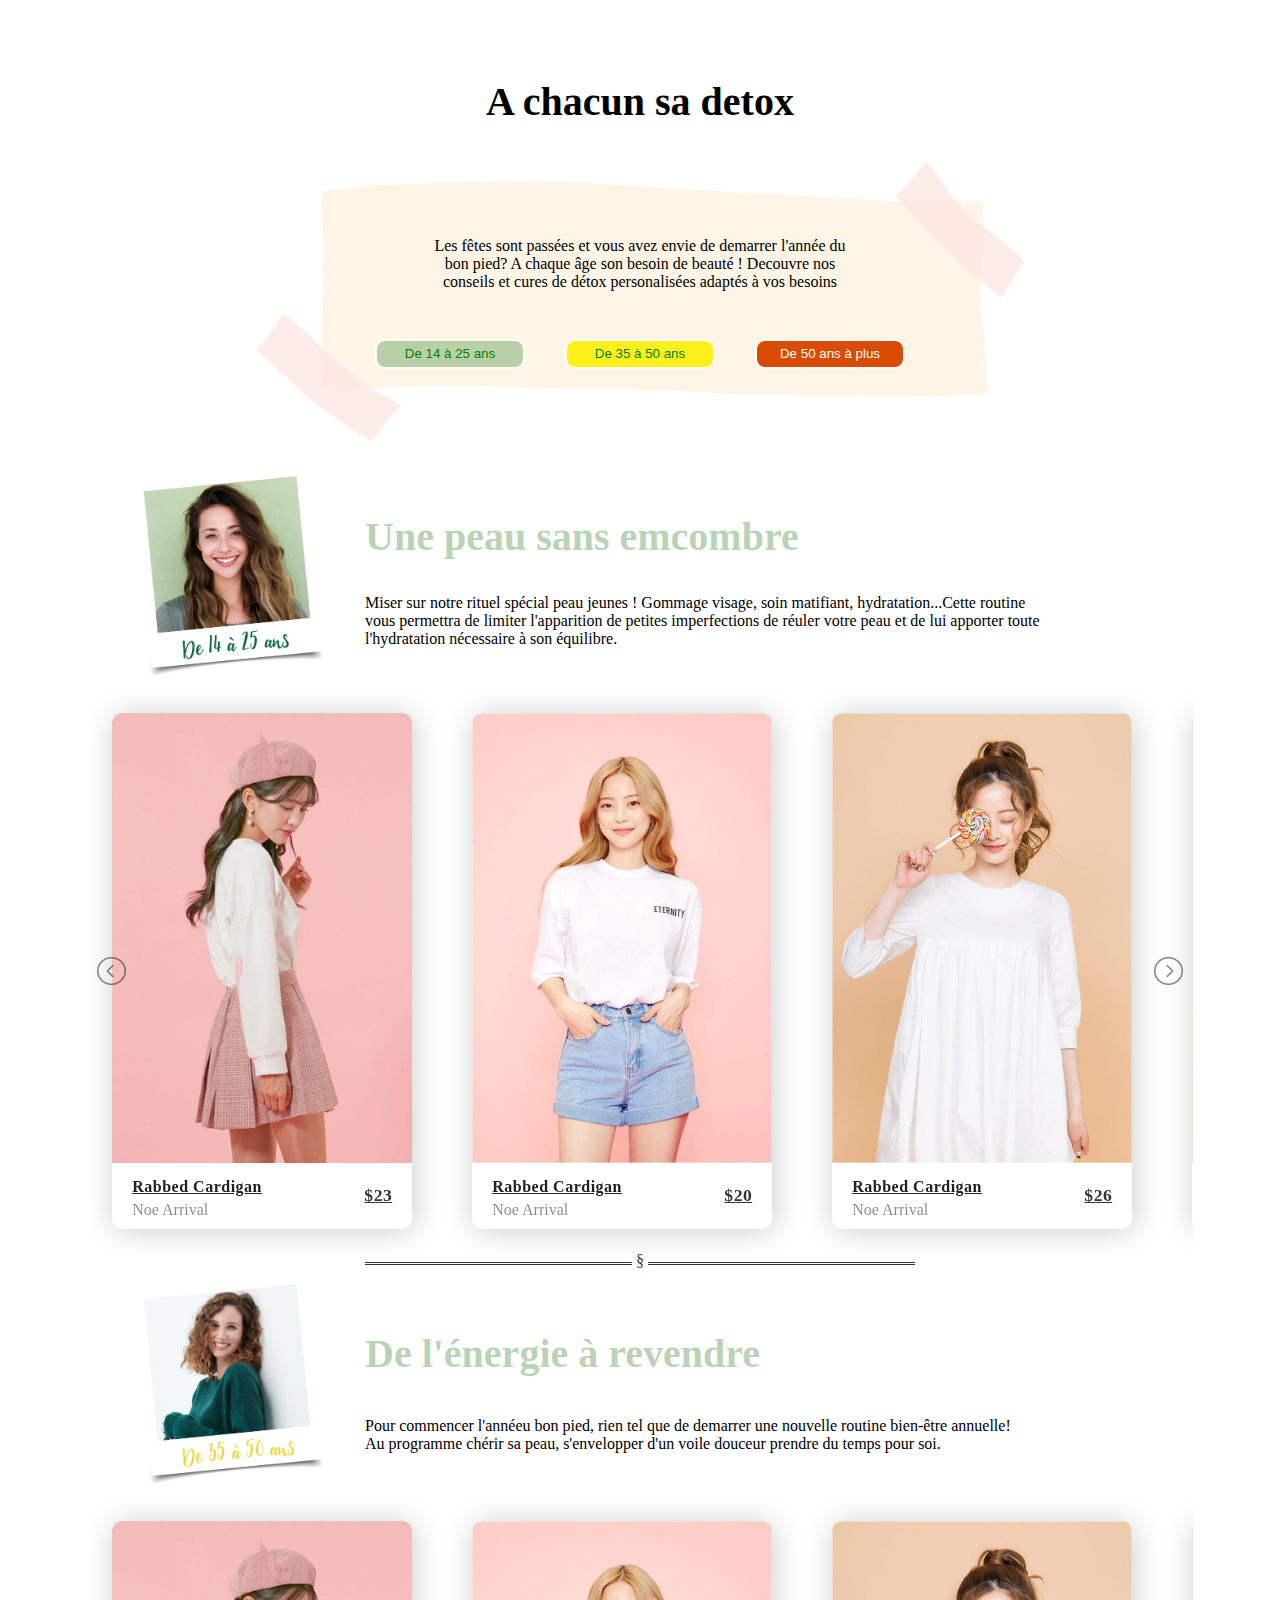
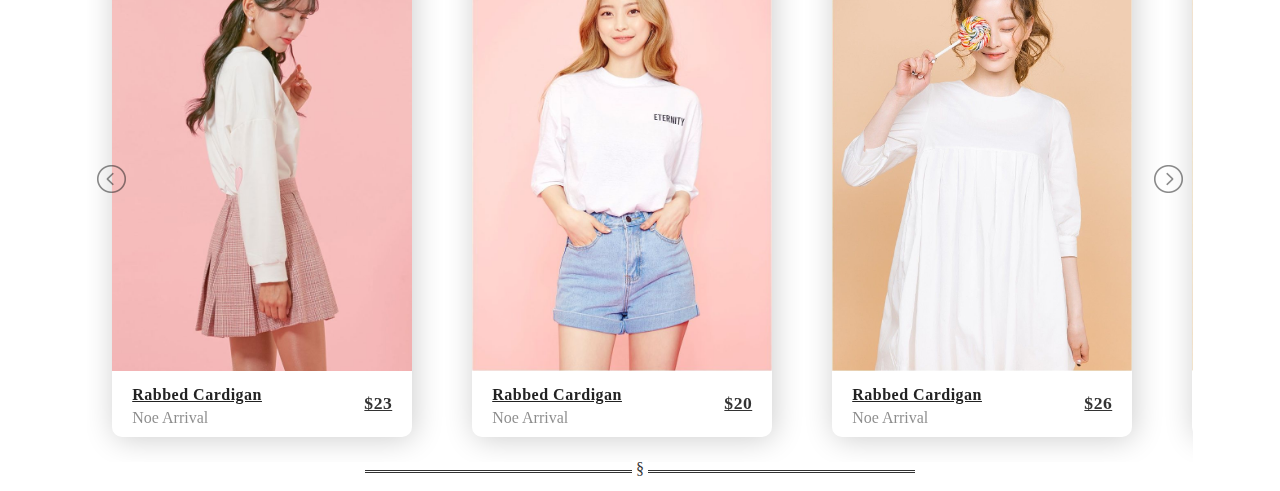
==== index2.html @ 8ed2e199 "v1.2" ====
<!doctype html>
<html>

<head>
	<meta charset="utf-8">
	<meta http-equiv="X-UA_Compatible" content="IE=edge">
	<meta name="viewport" content="width=device-width, intial-scale=1.0">
	<title>A chacun son soin de beauté</title>
	<link rel="shortcut icon" href="images/logo.png">
	<link rel="stylesheet" type="text/css" href="css/style2.css">
	<link rel="stylesheet" type="text/css" href="css/lightslider.css">
	<script type="text/javascript" src="js/Jquery.js"></script>
	<script type="text/javascript" src="js/lightslider.js"></script>


</head>

<body>

	<div class="grid-container">
		<h1 class="grid-item1"> A chacun sa detox</h1>

		<div class="grid-item2">
			<div class="container">
				<img src="images/paper.png" alt="" class="paper">
				<div class="centered">Les fêtes sont passées et vous avez envie de demarrer l'année du bon pied? A chaque âge
					son besoin de beauté !
					Decouvre nos conseils et cures de détox personalisées adaptés à vos besoins</div>
			</div>
		</div>

		<div class="grid-item-ageBtn-14-25">
			<button class="age" onclick="lowAgeBtnClick()" id="menu-btn">De 14 à 25 ans</button>
		</div>

		<div class="grid-item-ageBtn-35-50">
			<button class="age" id="menu-btn2">De 35 à 50 ans</button>
		</div>

		<div class="grid-item-ageBtn-50-plus">
			<button class="age" id="menu-btn3">De 50 ans à plus</button>
		</div>

		<div class="grid-item-low-age-image">
			<img src="images/14-25.jpg" alt="" class="picure1" id="lowage">

		</div>

		<div class="grid-item-low-age-text">
			<h2>Une peau sans emcombre</h2>
			<p>Miser sur notre rituel spécial peau jeunes ! Gommage visage, soin matifiant,
				hydratation...Cette routine vous
				permettra de limiter l'apparition de petites imperfections de réuler votre peau et de lui apporter toute
				l'hydratation
				nécessaire à son équilibre.</p>
		</div>

		<section class="slider1">
			<ul id="autoWidth" class="cs-hidden">
				<!--1------------------------------------>
				<li class="item-a">
					<!--box-slider--------------->
					<div class="box">
						<!--img-box---------->
						<div class="slide-img">
							<img src="images/1.jpg" alt="1">
							<!--overlayer---------->
							<div class="overlay">
								<!--buy-btn------>
								<a href="#" class="buy-btn">Buy Now</a>
							</div>
						</div>
						<!--detail-box--------->
						<div class="detail-box">
							<!--type-------->
							<div class="type">
								<a href="#">Rabbed Cardigan</a>
								<span>Noe Arrival</span>
							</div>
							<!--price-------->
							<a href="#" class="price">$23</a>

						</div>

					</div>
				</li>
				<!--2------------------------------------>
				<li class="item-b">
					<!--box-slider--------------->
					<div class="box">
						<!--img-box---------->
						<div class="slide-img">
							<img src="images/2.jpg" alt="2">
							<!--overlayer---------->
							<div class="overlay">
								<!--buy-btn------>
								<a href="#" class="buy-btn">Buy Now</a>
							</div>
						</div>
						<!--detail-box--------->
						<div class="detail-box">
							<!--type-------->
							<div class="type">
								<a href="#">Rabbed Cardigan</a>
								<span>Noe Arrival</span>
							</div>
							<!--price-------->
							<a href="#" class="price">$20</a>

						</div>

					</div>
				</li>
				<!--3------------------------------------>
				<li class="item-c">
					<!--box-slider--------------->
					<div class="box">
						<!--img-box---------->
						<div class="slide-img">
							<img src="images/3.jpg" alt="3">
							<!--overlayer---------->
							<div class="overlay">
								<!--buy-btn------>
								<a href="#" class="buy-btn">Buy Now</a>
							</div>
						</div>
						<!--detail-box--------->
						<div class="detail-box">
							<!--type-------->
							<div class="type">
								<a href="#">Rabbed Cardigan</a>
								<span>Noe Arrival</span>
							</div>
							<!--price-------->
							<a href="#" class="price">$26</a>

						</div>

					</div>
				</li>
				<!--4------------------------------------>
				<li class="item-d">
					<!--box-slider--------------->
					<div class="box">
						<!--img-box---------->
						<div class="slide-img">
							<img src="images/4.jpg" alt="4">
							<!--overlayer---------->
							<div class="overlay">
								<!--buy-btn------>
								<a href="#" class="buy-btn">Buy Now</a>
							</div>
						</div>
						<!--detail-box--------->
						<div class="detail-box">
							<!--type-------->
							<div class="type">
								<a href="#">Rabbed Cardigan</a>
								<span>Noe Arrival</span>
							</div>
							<!--price-------->
							<a href="#" class="price">$27</a>

						</div>

					</div>
				</li>


			</ul>
		</section>

		<div class="grid-item-br1">
			<hr>
		</div>

		<div class="grid-item-middle-age-image">
			<img src="images/35-50.jpg" alt="" class="picture2" id="middleage">
		</div>

		<div class="grid-item-middle-age-text">
			<h3>De l'énergie à revendre</h3>
			<p class="p2">Pour commencer l'annéeu bon pied, rien tel que de demarrer une nouvelle routine bien-être annuelle!
				<br>
				Au programme chérir sa peau, s'envelopper d'un voile douceur prendre du temps pour soi.
			</p>
		</div>

		<section class="slider2">
			<ul id="autoWidth2" class="cs-hidden2">
				<!--1------------------------------------>
				<li class="item-a">
					<!--box-slider--------------->
					<div class="box">
						<!--img-box---------->
						<div class="slide-img">
							<img src="images/1.jpg" alt="1">
							<!--overlayer---------->
							<div class="overlay">
								<!--buy-btn------>
								<a href="#" class="buy-btn">Buy Now</a>
							</div>
						</div>
						<!--detail-box--------->
						<div class="detail-box">
							<!--type-------->
							<div class="type">
								<a href="#">Rabbed Cardigan</a>
								<span>Noe Arrival</span>
							</div>
							<!--price-------->
							<a href="#" class="price">$23</a>

						</div>

					</div>
				</li>
				<!--2------------------------------------>
				<li class="item-b">
					<!--box-slider--------------->
					<div class="box">
						<!--img-box---------->
						<div class="slide-img">
							<img src="images/2.jpg" alt="2">
							<!--overlayer---------->
							<div class="overlay">
								<!--buy-btn------>
								<a href="#" class="buy-btn">Buy Now</a>
							</div>
						</div>
						<!--detail-box--------->
						<div class="detail-box">
							<!--type-------->
							<div class="type">
								<a href="#">Rabbed Cardigan</a>
								<span>Noe Arrival</span>
							</div>
							<!--price-------->
							<a href="#" class="price">$20</a>

						</div>

					</div>
				</li>
				<!--3------------------------------------>
				<li class="item-c">
					<!--box-slider--------------->
					<div class="box">
						<!--img-box---------->
						<div class="slide-img">
							<img src="images/3.jpg" alt="3">
							<!--overlayer---------->
							<div class="overlay">
								<!--buy-btn------>
								<a href="#" class="buy-btn">Buy Now</a>
							</div>
						</div>
						<!--detail-box--------->
						<div class="detail-box">
							<!--type-------->
							<div class="type">
								<a href="#">Rabbed Cardigan</a>
								<span>Noe Arrival</span>
							</div>
							<!--price-------->
							<a href="#" class="price">$26</a>

						</div>

					</div>
				</li>
				<!--4------------------------------------>
				<li class="item-d">
					<!--box-slider--------------->
					<div class="box">
						<!--img-box---------->
						<div class="slide-img">
							<img src="images/4.jpg" alt="4">
							<!--overlayer---------->
							<div class="overlay">
								<!--buy-btn------>
								<a href="#" class="buy-btn">Buy Now</a>
							</div>
						</div>
						<!--detail-box--------->
						<div class="detail-box">
							<!--type-------->
							<div class="type">
								<a href="#">Rabbed Cardigan</a>
								<span>Noe Arrival</span>
							</div>
							<!--price-------->
							<a href="#" class="price">$27</a>

						</div>

					</div>
				</li>


			</ul>
		</section>

		<div class="grid-item-br2">
			<hr>
		</div>




	</div>

	<!--script-link----------->
	<script type="text/javascript" src="js/script.js"></script>
</body>

</html>
---- css/style2.css ----
@font-face {
	src: url(Fonts/Satisfy-Regular.ttf);
	font-family: 'Satisfy';
}


@font-face {
	src: url(Fonts/Lato-Regular.ttf);
	font-family: 'Lato';
}




h1 {
	margin-top: 70px;
	font-size: 40px;
	text-align: center;
	font-family: 'Satisfy';
}

h2 {
	font-size: 40px;
	font-family: 'Satisfy';
	color: rgba(116, 169, 106, 0.5);
}

h3 {
	font-size: 40px;
	font-family: 'Satisfy';
	color: rgba(116, 169, 106, 0.5);
}

hr {
	border: none;
	border-top: 3px double #333;
	color: #333;
	overflow: visible;
	text-align: center;
	height: 5px;
}

hr:after {
	background: #fff;
	content: '§';
	padding: 0 4px;
	position: relative;
	top: -13px;
}

.grid-container {
	display: grid;
	justify-content: center;
	align-items: center;
	column-gap: 20px;
	grid-template-columns: repeat(9, 1fr);


}

.container {
	position: relative;
	text-align: center;
	color: black;


}

.paper {
	height: 300px;
}

.centered {
	padding-bottom: 80px;
	position: absolute;
	top: 50%;
	left: 50%;
	transform: translate(-50%, -50%);
	text-align: center;
}

.grid-item1 {
	grid-column-start: 1;
	grid-column-end: 10;
	text-align: center;
	min-width: 1230px;
	grid-row: 1;
}

.grid-item2 {
	grid-column: 3 / 8;
	grid-row: 2;
	text-align: center;
	min-width: 600px;
}

.grid-item-ageBtn-14-25 {
	grid-column: 4 / 5;
	grid-row: 2;
	position: relative;
	padding-top: 100px;
	text-align: right;
}

.grid-item-ageBtn-35-50 {
	grid-column: 5 / 6;
	grid-row: 2;
	position: relative;
	padding-top: 100px;
	text-align: center;
}

.grid-item-ageBtn-50-plus {
	grid-column: 6 / 7;
	grid-row: 2;
	position: relative;
	padding-top: 100px;
	text-align: left;
}

.age {
	color: green;
	cursor: pointer;
	transition: 0.4s;
	width: 150px;
	height: 30px;
	padding: 5px;
	margin: 10px;
	border-radius: 10px;
	border-style: solid;
	border-color: #fff;

}

#menu-btn {
	background-color: rgba(116, 169, 106, 0.5);
}

#menu-btn2 {
	background-color: rgba(255, 238, 4, 0.9);
}

#menu-btn3 {
	background-color: rgba(217, 76, 0, 1);
	color: white;
}

#menu-btn:hover {

	background-color: rgba(116, 169, 106, 0.2);
}

#menu-btn2:hover {
	background-color: rgba(255, 238, 4, 0.4);
}

#menu-btn3:hover {
	background-color: rgba(217, 76, 0, 0.6);
}

.picure1 {
	width: 60%;
	max-width: 350px;
}

.picture2 {
	width: 60%;
	max-width: 350px;
}

.grid-item-low-age-image {
	grid-column: 1 / 4;
	grid-row: 3;
	min-width: 300px;
	text-align: right;

}

.grid-item-low-age-text {
	grid-column: 4 / 8;
	grid-row: 3;
}

.grid-item-middle-age-image {
	grid-column: 1 / 4;
	grid-row: 6;
	min-width: 300px;
	text-align: right;
}

.grid-item-middle-age-text {
	grid-column: 4 / 8;
	grid-row: 6;
}

.grid-item-br1 {
	grid-column: 4 / 7;
	grid-row: 5;
	max-height: 10px;
}

.grid-item-br2 {
	grid-column: 4 / 7;
	grid-row: 8;
	max-height: 10px;
}

.box {
	width: 300px;
	box-shadow: 2px 2px 30px rgba(0, 0, 0, 0.2);
	border-radius: 10px;
	overflow: hidden;
	margin: 25px;
}

.slide-img {
	height: 450px;
	position: relative;
}

.slide-img img {
	width: 100%;
	height: 100%;
	object-fit: cover;
	box-sizing: border-box;
}

.detail-box {
	width: 100%;
	display: flex;
	justify-content: space-between;
	align-items: center;
	padding: 10px 20px;
	box-sizing: border-box;
	font-family: calibri;
}

.type {
	display: flex;
	flex-direction: column;
}

.type a {
	color: #222222;
	margin: 5px 0px;
	font-weight: 700;
	letter-spacing: 0.5px;
	padding-right: 8px;
}

.type span {
	color: rgba(26, 26, 26, 0.5);
}

.price {
	color: #333333;
	font-weight: 600;
	font-size: 1.1rem;
	font-family: poppins;
	letter-spacing: 0.5px;
}

.overlay {
	position: absolute;
	left: 50%;
	top: 50%;
	transform: translate(-50%, -50%);
	width: 100%;
	height: 100%;
	background-color: rgba(92, 95, 236, 0.6);
	display: flex;
	justify-content: center;
	align-items: center;
}

.buy-btn {
	width: 160px;
	height: 40px;
	display: flex;
	justify-content: center;
	align-items: center;
	background-color: #FFFFFF;
	color: #252525;
	font-weight: 700;
	letter-spacing: 1px;
	font-family: calibri;
	border-radius: 20px;
	box-shadow: 2px 2px 30px rgba(0, 0, 0, 0.2);
}

.buy-btn:hover {
	color: #FFFFFF;
	background-color: #f15fa3;
	transition: all ease 0.3s;
}

.overlay {
	visibility: hidden;
}

.slide-img:hover .overlay {
	visibility: visible;
	animation: fade 0.5s;
}

@keyframes fade {
	0% {
		opacity: 0;
	}

	100% {
		opacity: 1;
	}
}

.slider1 {
	grid-column: 2 / 9;
	grid-row: 4;
	display: flex;
	justify-content: center;
	align-items: center;
}

.slider2 {
	grid-column: 2 / 9;
	grid-row: 7;
	display: flex;
	justify-content: center;
	align-items: center;
}
---- css/lightslider.css ----
/*! lightslider - v1.1.3 - 2015-04-14
* https://github.com/sachinchoolur/lightslider
* Copyright (c) 2015 Sachin N; Licensed MIT */
/** /!!! core css Should not edit !!!/**/ 

.lSSlideOuter {
    overflow: hidden;
    -webkit-touch-callout: none;
    -webkit-user-select: none;
    -khtml-user-select: none;
    -moz-user-select: none;
    -ms-user-select: none;
    user-select: none
}
.lightSlider:before, .lightSlider:after {
    content: " ";
    display: table;
}
.lightSlider {
    overflow: hidden;
    margin: 0;
}
.lSSlideWrapper {
    max-width: 100%;
    overflow: hidden;
    position: relative;
}
.lSSlideWrapper > .lightSlider:after {
    clear: both;
}
.lSSlideWrapper .lSSlide {
    -webkit-transform: translate(0px, 0px);
    -ms-transform: translate(0px, 0px);
    transform: translate(0px, 0px);
    -webkit-transition-property: -webkit-transform,height;
    -moz-transition-property: -moz-transform,height;
    transition-property: transform,height;
    -webkit-transition-duration: inherit !important;
    transition-duration: inherit !important;
    -webkit-transition-timing-function: inherit !important;
    transition-timing-function: inherit !important;
}
.lSSlideWrapper .lSFade {
    position: relative;
}
.lSSlideWrapper .lSFade > * {
    position: absolute !important;
    top: 0;
    left: 0;
    z-index: 9;
    margin-right: 0;
    width: 100%;
}
.lSSlideWrapper.usingCss .lSFade > * {
    opacity: 0;
    -webkit-transition-delay: 0s;
    transition-delay: 0s;
    -webkit-transition-duration: inherit !important;
    transition-duration: inherit !important;
    -webkit-transition-property: opacity;
    transition-property: opacity;
    -webkit-transition-timing-function: inherit !important;
    transition-timing-function: inherit !important;
}
.lSSlideWrapper .lSFade > *.active {
    z-index: 10;
}
.lSSlideWrapper.usingCss .lSFade > *.active {
    opacity: 1;
}
/** /!!! End of core css Should not edit !!!/**/

/* Pager */
.lSSlideOuter .lSPager.lSpg {
    margin: 10px 0 0;
    padding: 0;
    text-align: center;
	display: none;
	
}
.lSSlideOuter .lSPager.lSpg > li {
    cursor: pointer;
    display: inline-block;
    padding: 0 5px;
}
.lSSlideOuter .lSPager.lSpg > li a {
    background-color: #222222;
    border-radius: 30px;
    display: inline-block;
    height: 8px;
    overflow: hidden;
    text-indent: -999em;
    width: 8px;
    position: relative;
    z-index: 99;
    -webkit-transition: all 0.5s linear 0s;
    transition: all 0.5s linear 0s;
}
.lSSlideOuter .lSPager.lSpg > li:hover a, .lSSlideOuter .lSPager.lSpg > li.active a {
    background-color: #428bca;
}
.lSSlideOuter .media {
    opacity: 0.8;
}
.lSSlideOuter .media.active {
    opacity: 1;
}
/* End of pager */

/** Gallery */
.lSSlideOuter .lSPager.lSGallery {
    list-style: none outside none;
    padding-left: 0;
    margin: 0;
    overflow: hidden;
    transform: translate3d(0px, 0px, 0px);
    -moz-transform: translate3d(0px, 0px, 0px);
    -ms-transform: translate3d(0px, 0px, 0px);
    -webkit-transform: translate3d(0px, 0px, 0px);
    -o-transform: translate3d(0px, 0px, 0px);
    -webkit-touch-callout: none;
    -webkit-user-select: none;
    -khtml-user-select: none;
    -moz-user-select: none;
    -ms-user-select: none;
    user-select: none;
}
.lSSlideOuter .lSPager.lSGallery li {
    overflow: hidden;
    -webkit-transition: border-radius 0.12s linear 0s 0.35s linear 0s;
    transition: border-radius 0.12s linear 0s 0.35s linear 0s;
}
.lSSlideOuter .lSPager.lSGallery li.active, .lSSlideOuter .lSPager.lSGallery li:hover {
    border-radius: 5px;
}
.lSSlideOuter .lSPager.lSGallery img {
    display: block;
    height: auto;
    max-width: 100%;
}
.lSSlideOuter .lSPager.lSGallery:before, .lSSlideOuter .lSPager.lSGallery:after {
    content: " ";
    display: table;
}
.lSSlideOuter .lSPager.lSGallery:after {
    clear: both;
}
/* End of Gallery*/

/* slider actions */
.lSAction > a {
    width: 32px;
    max-width: 32px;
    min-width: 32px;
    display: block;
    top: 50%;
    height: 32px;
    background-image: url('../img/controls.png');
    cursor: pointer;
    position: absolute;
    z-index: 99;
    margin-top: -16px;
    opacity: 0.5;
    -webkit-transition: opacity 0.35s linear 0s;
    transition: opacity 0.35s linear 0s;
}
.lSAction > a:hover {
    opacity: 1;
}
.lSAction > .lSPrev {
    background-position: 0 0;
    left: 10px;
}
.lSAction > .lSNext {
    background-position: -32px 0;
    right: 10px;
}
.lSAction > a.disabled {
    pointer-events: none;
}
.cS-hidden {
    height: 1px;
    opacity: 0;
    filter: alpha(opacity=0);
    overflow: hidden;
}


/* vertical */
.lSSlideOuter.vertical {
    position: relative;
}
.lSSlideOuter.vertical.noPager {
    padding-right: 0px !important;
}
.lSSlideOuter.vertical .lSGallery {
    position: absolute !important;
    right: 0;
    top: 0;
}
.lSSlideOuter.vertical .lightSlider > * {
    width: 100% !important;
    max-width: none !important;
}

/* vertical controlls */
.lSSlideOuter.vertical .lSAction > a {
    left: 50%;
    margin-left: -14px;
    margin-top: 0;
}
.lSSlideOuter.vertical .lSAction > .lSNext {
    background-position: 31px -31px;
    bottom: 10px;
    top: auto;
}
.lSSlideOuter.vertical .lSAction > .lSPrev {
    background-position: 0 -31px;
    bottom: auto;
    top: 10px;
}
/* vertical */


/* Rtl */
.lSSlideOuter.lSrtl {
    direction: rtl;
}
.lSSlideOuter .lightSlider, .lSSlideOuter .lSPager {
    padding-left: 0;
    list-style: none outside none;
}
.lSSlideOuter.lSrtl .lightSlider, .lSSlideOuter.lSrtl .lSPager {
    padding-right: 0;
}
.lSSlideOuter .lightSlider > *,  .lSSlideOuter .lSGallery li {
    float: left;
}
.lSSlideOuter.lSrtl .lightSlider > *,  .lSSlideOuter.lSrtl .lSGallery li {
    float: right !important;
}
/* Rtl */

@-webkit-keyframes rightEnd {
    0% {
        left: 0;
    }

    50% {
        left: -15px;
    }

    100% {
        left: 0;
    }
}
@keyframes rightEnd {
    0% {
        left: 0;
    }

    50% {
        left: -15px;
    }

    100% {
        left: 0;
    }
}
@-webkit-keyframes topEnd {
    0% {
        top: 0;
    }

    50% {
        top: -15px;
    }

    100% {
        top: 0;
    }
}
@keyframes topEnd {
    0% {
        top: 0;
    }

    50% {
        top: -15px;
    }

    100% {
        top: 0;
    }
}
@-webkit-keyframes leftEnd {
    0% {
        left: 0;
    }

    50% {
        left: 15px;
    }

    100% {
        left: 0;
    }
}
@keyframes leftEnd {
    0% {
        left: 0;
    }

    50% {
        left: 15px;
    }

    100% {
        left: 0;
    }
}
@-webkit-keyframes bottomEnd {
    0% {
        bottom: 0;
    }

    50% {
        bottom: -15px;
    }

    100% {
        bottom: 0;
    }
}
@keyframes bottomEnd {
    0% {
        bottom: 0;
    }

    50% {
        bottom: -15px;
    }

    100% {
        bottom: 0;
    }
}
.lSSlideOuter .rightEnd {
    -webkit-animation: rightEnd 0.3s;
    animation: rightEnd 0.3s;
    position: relative;
}
.lSSlideOuter .leftEnd {
    -webkit-animation: leftEnd 0.3s;
    animation: leftEnd 0.3s;
    position: relative;
}
.lSSlideOuter.vertical .rightEnd {
    -webkit-animation: topEnd 0.3s;
    animation: topEnd 0.3s;
    position: relative;
}
.lSSlideOuter.vertical .leftEnd {
    -webkit-animation: bottomEnd 0.3s;
    animation: bottomEnd 0.3s;
    position: relative;
}
.lSSlideOuter.lSrtl .rightEnd {
    -webkit-animation: leftEnd 0.3s;
    animation: leftEnd 0.3s;
    position: relative;
}
.lSSlideOuter.lSrtl .leftEnd {
    -webkit-animation: rightEnd 0.3s;
    animation: rightEnd 0.3s;
    position: relative;
}
/*/  GRab cursor */
.lightSlider.lsGrab > * {
  cursor: -webkit-grab;
  cursor: -moz-grab;
  cursor: -o-grab;
  cursor: -ms-grab;
  cursor: grab;
}
.lightSlider.lsGrabbing > * {
  cursor: move;
  cursor: -webkit-grabbing;
  cursor: -moz-grabbing;
  cursor: -o-grabbing;
  cursor: -ms-grabbing;
  cursor: grabbing;
}
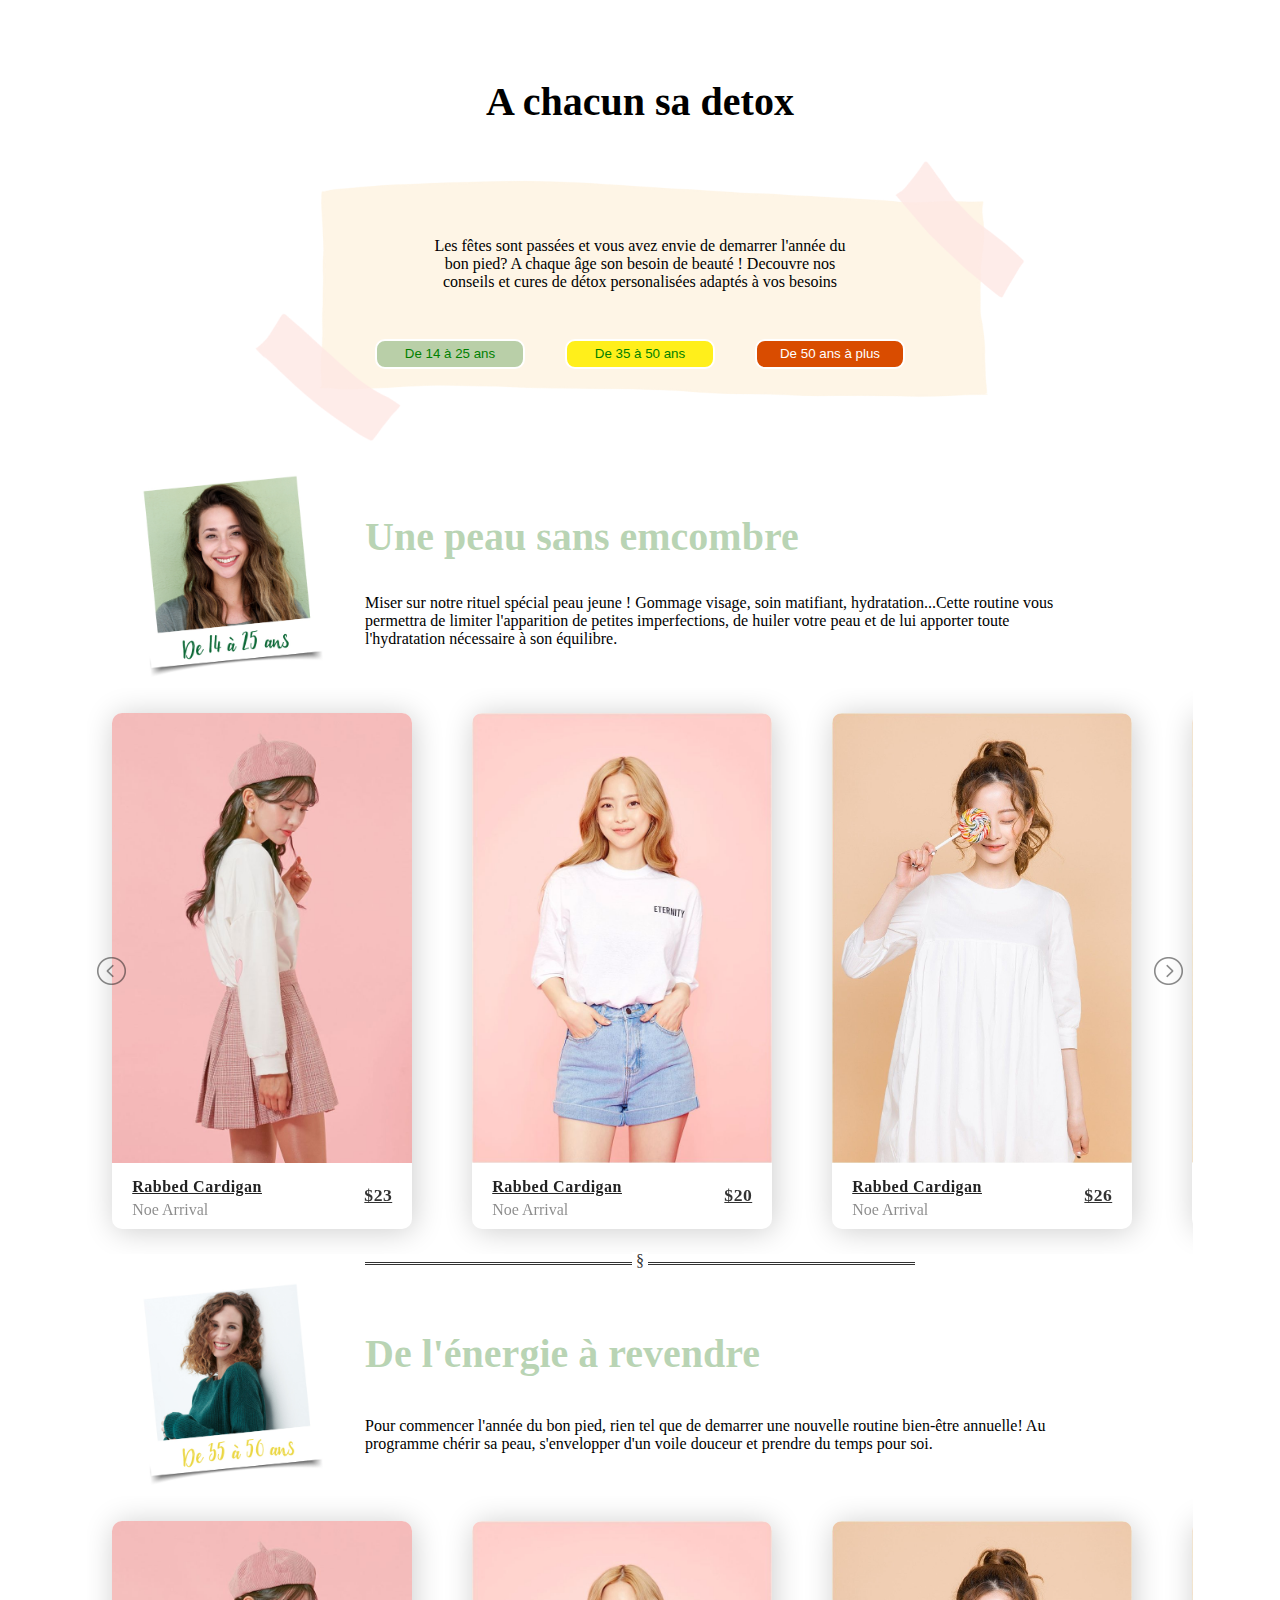
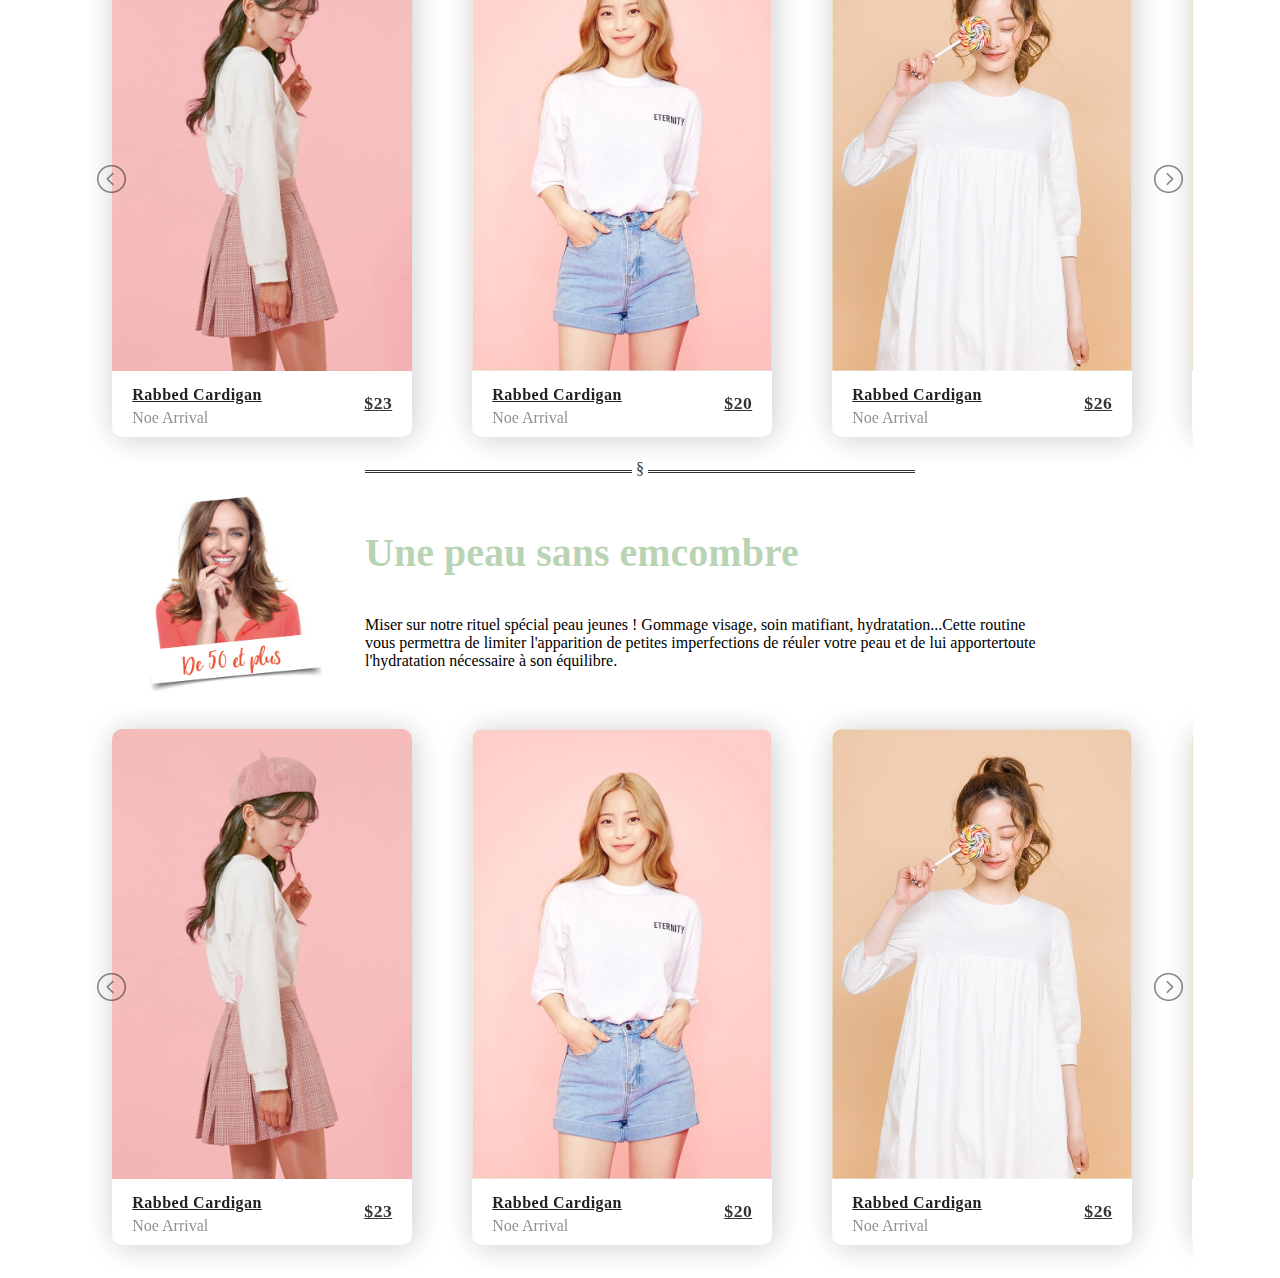
==== commit b618922c: "V1.3" ====
--- a/index2.html
+++ b/index2.html
@@ -48,11 +48,10 @@
 
 		<div class="grid-item-low-age-text">
 			<h2>Une peau sans emcombre</h2>
-			<p>Miser sur notre rituel spécial peau jeunes ! Gommage visage, soin matifiant,
+			<p>Miser sur notre rituel spécial peau jeune ! Gommage visage, soin matifiant,
 				hydratation...Cette routine vous
-				permettra de limiter l'apparition de petites imperfections de réuler votre peau et de lui apporter toute
-				l'hydratation
-				nécessaire à son équilibre.</p>
+				permettra de limiter l'apparition de petites imperfections, de huiler votre peau et de lui apporter toute
+				l'hydratation nécessaire à son équilibre.</p>
 		</div>
 
 		<section class="slider1">
@@ -180,9 +179,8 @@
 
 		<div class="grid-item-middle-age-text">
 			<h3>De l'énergie à revendre</h3>
-			<p class="p2">Pour commencer l'annéeu bon pied, rien tel que de demarrer une nouvelle routine bien-être annuelle!
-				<br>
-				Au programme chérir sa peau, s'envelopper d'un voile douceur prendre du temps pour soi.
+			<p class="p2">Pour commencer l'année du bon pied, rien tel que de demarrer une nouvelle routine bien-être
+				annuelle! Au programme chérir sa peau, s'envelopper d'un voile douceur et prendre du temps pour soi.
 			</p>
 		</div>
 
@@ -305,8 +303,134 @@
 			<hr>
 		</div>
 
-
-
+		<div class="grid-item-high-age-image">
+			<img src="images/50-plus.jpg" alt="" class="picture3" id="highage">
+		</div>
+
+		<div class="grid-item-high-age-text">
+			<h3>Une peau sans emcombre</h3>
+			<p class="p2">Miser sur notre rituel spécial peau jeunes ! Gommage visage, soin matifiant, hydratation...Cette
+				routine vous permettra
+				de limiter l'apparition de petites imperfections de réuler votre peau et de lui apportertoute l'hydratation
+				nécessaire à
+				son équilibre.
+			</p>
+		</div>
+
+		<section class="slider3">
+			<ul id="autoWidth3" class="cs-hidden3">
+				<!--1------------------------------------>
+				<li class="item-a">
+					<!--box-slider--------------->
+					<div class="box">
+						<!--img-box---------->
+						<div class="slide-img">
+							<img src="images/1.jpg" alt="1">
+							<!--overlayer---------->
+							<div class="overlay">
+								<!--buy-btn------>
+								<a href="#" class="buy-btn">Buy Now</a>
+							</div>
+						</div>
+						<!--detail-box--------->
+						<div class="detail-box">
+							<!--type-------->
+							<div class="type">
+								<a href="#">Rabbed Cardigan</a>
+								<span>Noe Arrival</span>
+							</div>
+							<!--price-------->
+							<a href="#" class="price">$23</a>
+
+						</div>
+
+					</div>
+				</li>
+				<!--2------------------------------------>
+				<li class="item-b">
+					<!--box-slider--------------->
+					<div class="box">
+						<!--img-box---------->
+						<div class="slide-img">
+							<img src="images/2.jpg" alt="2">
+							<!--overlayer---------->
+							<div class="overlay">
+								<!--buy-btn------>
+								<a href="#" class="buy-btn">Buy Now</a>
+							</div>
+						</div>
+						<!--detail-box--------->
+						<div class="detail-box">
+							<!--type-------->
+							<div class="type">
+								<a href="#">Rabbed Cardigan</a>
+								<span>Noe Arrival</span>
+							</div>
+							<!--price-------->
+							<a href="#" class="price">$20</a>
+
+						</div>
+
+					</div>
+				</li>
+				<!--3------------------------------------>
+				<li class="item-c">
+					<!--box-slider--------------->
+					<div class="box">
+						<!--img-box---------->
+						<div class="slide-img">
+							<img src="images/3.jpg" alt="3">
+							<!--overlayer---------->
+							<div class="overlay">
+								<!--buy-btn------>
+								<a href="#" class="buy-btn">Buy Now</a>
+							</div>
+						</div>
+						<!--detail-box--------->
+						<div class="detail-box">
+							<!--type-------->
+							<div class="type">
+								<a href="#">Rabbed Cardigan</a>
+								<span>Noe Arrival</span>
+							</div>
+							<!--price-------->
+							<a href="#" class="price">$26</a>
+
+						</div>
+
+					</div>
+				</li>
+				<!--4------------------------------------>
+				<li class="item-d">
+					<!--box-slider--------------->
+					<div class="box">
+						<!--img-box---------->
+						<div class="slide-img">
+							<img src="images/4.jpg" alt="4">
+							<!--overlayer---------->
+							<div class="overlay">
+								<!--buy-btn------>
+								<a href="#" class="buy-btn">Buy Now</a>
+							</div>
+						</div>
+						<!--detail-box--------->
+						<div class="detail-box">
+							<!--type-------->
+							<div class="type">
+								<a href="#">Rabbed Cardigan</a>
+								<span>Noe Arrival</span>
+							</div>
+							<!--price-------->
+							<a href="#" class="price">$27</a>
+
+						</div>
+
+					</div>
+				</li>
+
+
+			</ul>
+		</section>
 
 	</div>
 
--- a/css/style2.css
+++ b/css/style2.css
@@ -62,8 +62,6 @@
 	position: relative;
 	text-align: center;
 	color: black;
-
-
 }
 
 .paper {
@@ -168,6 +166,11 @@
 	max-width: 350px;
 }
 
+.picture3 {
+	width: 60%;
+	max-width: 350px;
+}
+
 .grid-item-low-age-image {
 	grid-column: 1 / 4;
 	grid-row: 3;
@@ -191,6 +194,18 @@
 .grid-item-middle-age-text {
 	grid-column: 4 / 8;
 	grid-row: 6;
+}
+
+.grid-item-high-age-image {
+	grid-column: 1 / 4;
+	grid-row: 9;
+	min-width: 300px;
+	text-align: right;
+}
+
+.grid-item-high-age-text {
+	grid-column: 4 / 8;
+	grid-row: 9;
 }
 
 .grid-item-br1 {
@@ -327,4 +342,12 @@
 	display: flex;
 	justify-content: center;
 	align-items: center;
+}
+
+.slider3 {
+	grid-column: 2 / 9;
+	grid-row: 10;
+	display: flex;
+	justify-content: center;
+	align-items: center;
 }